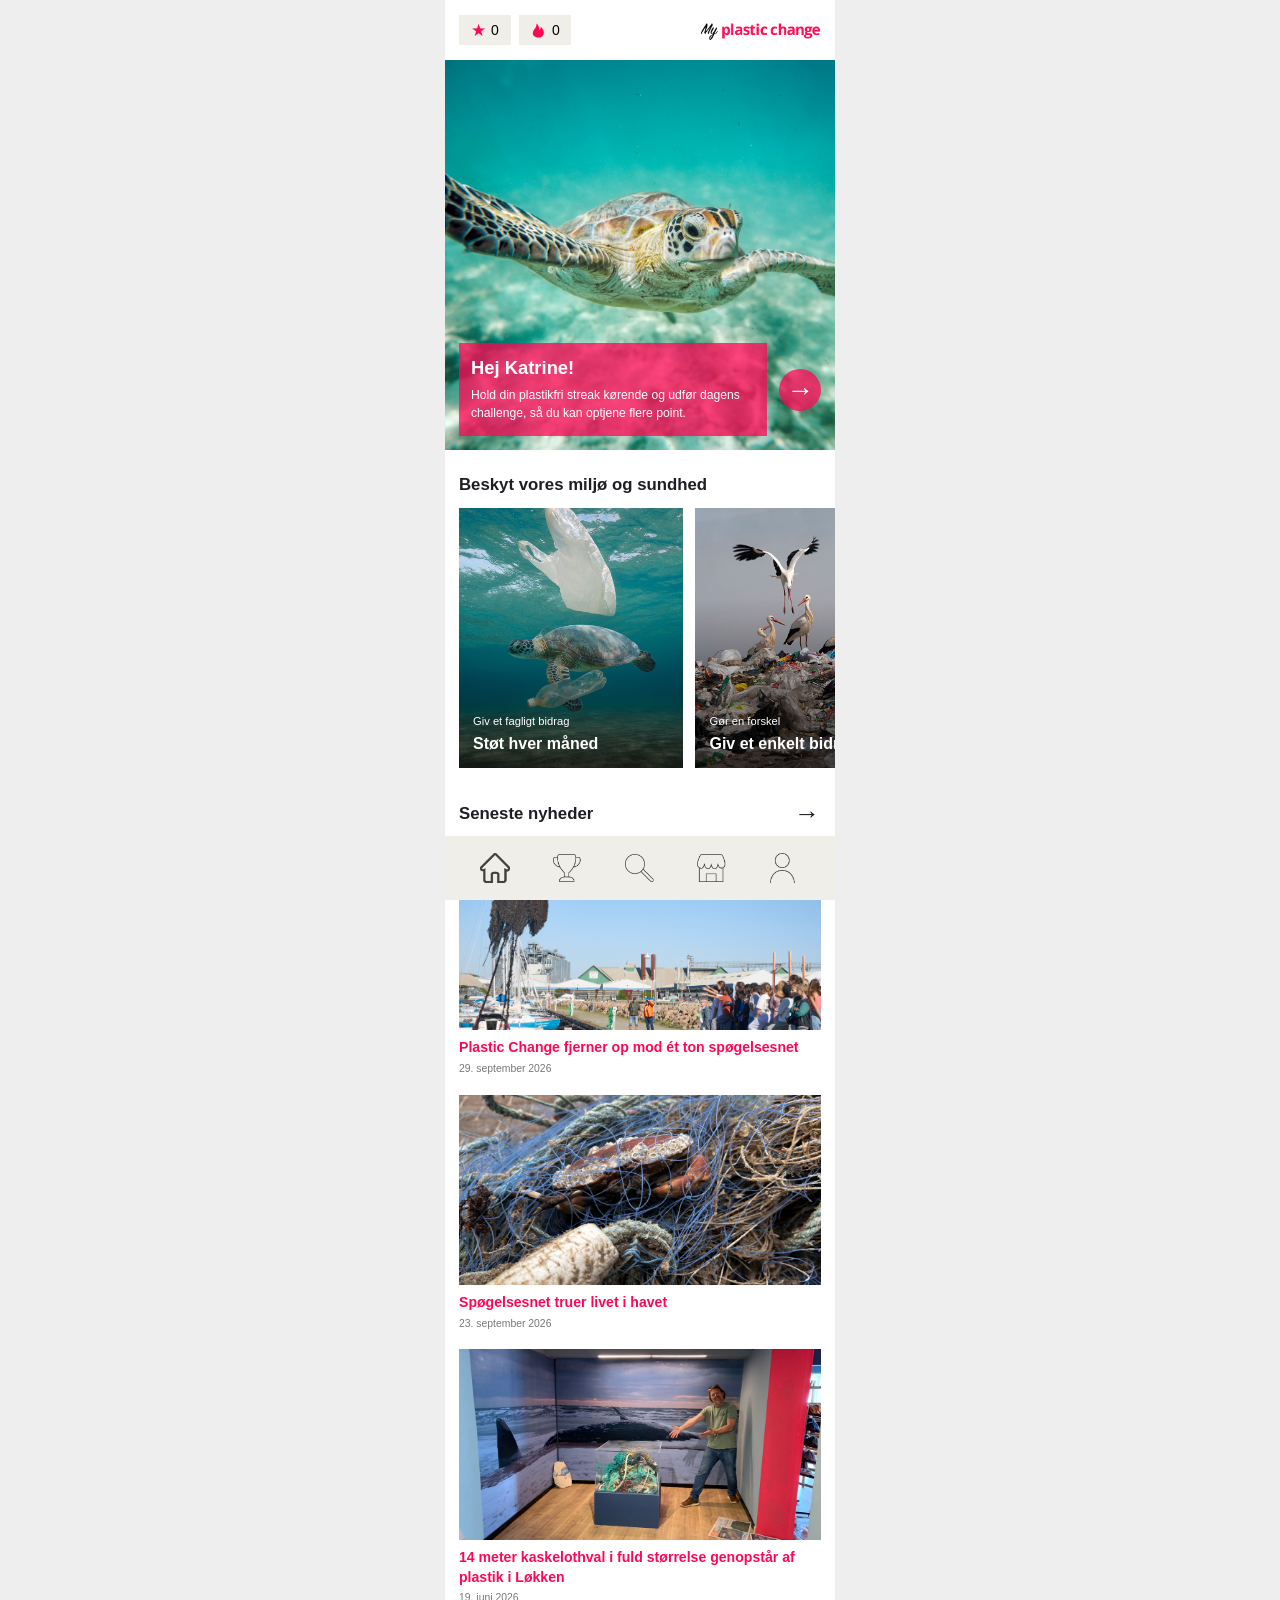
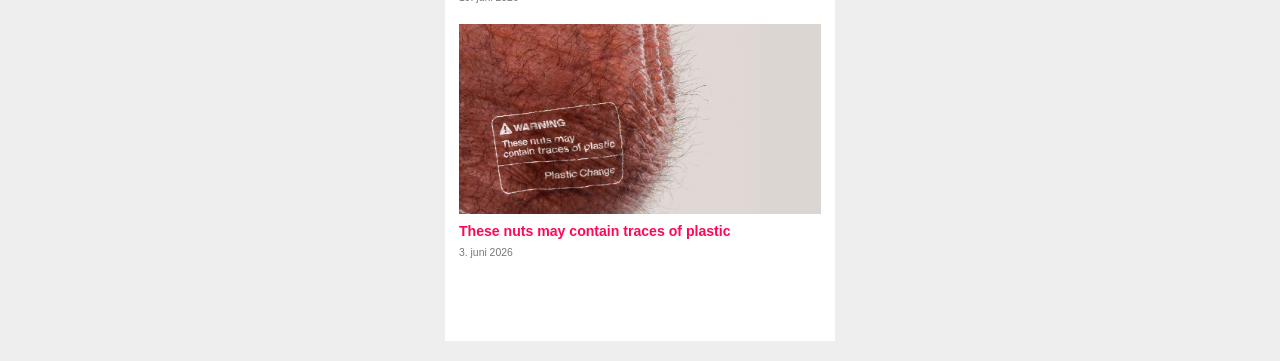
==== index.html @ 17cf6a64 "Kodning og assets" ====
<!DOCTYPE html>
<html lang="da">

<head>
    <meta charset="UTF-8">
    <meta name="viewport" content="width=device-width, initial-scale=1.0">
    <meta name="theme-color" content="#FFFFFF">

    <title>Plastic Change | Forside</title>

    <link rel="stylesheet" href="style.css">
    <script src="script.js" defer></script>
</head>

<body>

    <main class="home">


<!-- TOPBAR -->
<header class="topbar">

    <!-- Point og streak -->
    <div class="topbar__stats">

        <!-- Point -->
        <div class="topbar__stat">
            <span class="topbar__icon" aria-hidden="true">★</span>
            <span class="topbar__value" id="user-points">0</span>
        </div>

        <!-- Streak -->
        <div class="topbar__stat">
            <svg
                class="topbar__flame"
                viewBox="0 0 24 24"
                aria-hidden="true"
            >
                <path d="M12 22c4.4 0 7.5-3.1 7.5-7.3 0-3.1-1.7-5.3-4.4-7.9.1 2.8-1 4.2-2.2 4.7C13.4 6.9 12 4.4 9.2 2c.3 3.6-1.1 5.7-3 8.1C4.7 12.1 4 14 4 16c0 3.5 3.1 6 8 6z"/>
            </svg>
            <span class="topbar__value" id="user-streak">0</span>
        </div>

    </div>

    <!-- Dit PNG-logo -->
    <a href="index.html" class="topbar__logo">
        <img
            src="assets/plastic-change-logo.png"
            alt="My Plastic Change"
            class="topbar__logo-image"
        >
    </a>

</header>


        <!-- HERO-SEKTION -->
        <section class="hero" aria-label="Velkommen">

            <img
                class="hero__image"
                src="assets/hero-turtle.jpg"
                alt="Havskildpadde, der svømmer i havet"
            >

            <div class="hero__welcome">

                <!-- Pink tekstboks -->
                <div class="hero__welcome-content">

                    <h1 class="hero__title">
                        Hej Katrine!
                    </h1>

                    <p class="hero__text">
                        Hold din plastikfri streak kørende og
                        udfør dagens challenge, så du kan
                        optjene flere point.
                    </p>

                </div>

                <!-- Separat rund knap -->
                <a
                    href="challenge.html"
                    class="hero__button"
                    aria-label="Gå til dagens challenge"
                >
                    <span aria-hidden="true">→</span>
                </a>

            </div>

        </section>


        <!-- STØT PLASTIC CHANGE -->
        <section
            class="challenges"
            aria-labelledby="challenges-title"
        >

            <h2
                class="section-title"
                id="challenges-title"
            >
                Beskyt vores miljø og sundhed
            </h2>

            <!-- Vandret karrusel -->
            <div class="challenge-list">

                <!-- CARD 1 -->
                <a
                    class="challenge-card"
                    href="#challenge-plastic"
                >

                    <img
                        class="challenge-card__image"
                        src="assets/støt-hver-måned.jpg"
                        alt="Plastik i havet ved en havskildpadde"
                    >

                    <div class="challenge-card__content">

                        <p class="challenge-card__eyebrow">
                            Giv et fagligt bidrag
                        </p>

                        <h3 class="challenge-card__title">
                            Støt hver måned
                        </h3>

                    </div>

                </a>


                <!-- CARD 2 -->
                <a
                    class="challenge-card"
                    href="#challenge-biodiversity"
                >

                    <img
                        class="challenge-card__image"
                        src="assets/giv-enkeltbidrag.jpg"
                        alt="Fugle i naturen"
                    >

                    <div class="challenge-card__content">

                        <p class="challenge-card__eyebrow">
                            Gør en forskel
                        </p>

                        <h3 class="challenge-card__title">
                            Giv et enkelt bidrag
                        </h3>

                    </div>

                </a>


                <!-- CARD 3 -->
                <a
                    class="challenge-card"
                    href="#testamente"
                >

                    <img
                        class="challenge-card__image"
                        src="assets/støt-med-testamente.jpg"
                        alt="Bare fødder i sandet på stranden"
                    >

                    <div class="challenge-card__content">

                        <p class="challenge-card__eyebrow">
                            Giv en renere verden videre
                        </p>

                        <h3 class="challenge-card__title">
                            Støt med testamente
                        </h3>

                    </div>

                </a>


                <!-- CARD 4 -->
                <a
                    class="challenge-card"
                    href="#sponsor"
                >

                    <img
                        class="challenge-card__image"
                        src="assets/bliv-sponsor.png"
                        alt="Person samler plastikaffald på stranden"
                    >

                    <div class="challenge-card__content">

                        <p class="challenge-card__eyebrow">
                            Støt som virksomhed
                        </p>

                        <h3 class="challenge-card__title">
                            Bliv sponsor
                        </h3>

                    </div>

                </a>

            </div>

        </section>


        <!-- SENESTE NYHEDER -->
        <section
            class="news"
            aria-labelledby="news-title"
        >

            <div class="news__heading">

                <h2
                    class="section-title"
                    id="news-title"
                >
                    Seneste nyheder
                </h2>

                <a
                    class="news__all"
                    href="#all-news"
                    aria-label="Se alle nyheder"
                >
                    →
                </a>

            </div>


            <div class="news-list">

                <!-- NYHED 1 -->
                <article class="news-card">

                    <img
                        class="news-card__image"
                        src="assets/news-1.png"
                        alt="Oprydning og plastikaffald ved havnen"
                        loading="lazy"
                    >

                    <h3 class="news-card__title">
                        <a href="#news-1">
                            Plastic Change fjerner op mod ét ton
                            spøgelsesnet
                        </a>
                    </h3>

                    <time
                        class="news-card__date"
                        datetime="2026-09-29"
                    >
                        29. september 2026
                    </time>

                </article>


                <!-- NYHED 2 -->
                <article class="news-card">

                    <img
                        class="news-card__image"
                        src="assets/news-2.jpeg"
                        alt="Havskildpadde fanget i plastiknet"
                        loading="lazy"
                    >

                    <h3 class="news-card__title">
                        <a href="#news-2">
                            Spøgelsesnet truer livet i havet
                        </a>
                    </h3>

                    <time
                        class="news-card__date"
                        datetime="2026-09-23"
                    >
                        23. september 2026
                    </time>

                </article>


                <!-- NYHED 3 -->
                <article class="news-card">

                    <img
                        class="news-card__image"
                        src="assets/news-3.jpg"
                        alt="Plastikudstilling på et museum"
                        loading="lazy"
                    >

                    <h3 class="news-card__title">
                        <a href="#news-3">
                            14 meter kaskelothval i fuld størrelse
                            genopstår af plastik i Løkken
                        </a>
                    </h3>

                    <time
                        class="news-card__date"
                        datetime="2026-06-19"
                    >
                        19. juni 2026
                    </time>

                </article>


                <!-- NYHED 4 -->
                <article class="news-card">

                    <img
                        class="news-card__image"
                        src="assets/news-4.jpg"
                        alt="Detalje af materiale med tekst om plastik"
                        loading="lazy"
                    >

                    <h3 class="news-card__title">
                        <a href="#news-4">
                            These nuts may contain traces of plastic
                        </a>
                    </h3>

                    <time
                        class="news-card__date"
                        datetime="2026-06-03"
                    >
                        3. juni 2026
                    </time>

                </article>

            </div>

        </section>

    </main>

    <!-- BUNDNAVIGATION -->
<nav class="bottom-nav" aria-label="Primær navigation">

    <a
        href="index.html"
        class="bottom-nav__link"
        aria-label="Forside"
        aria-current="page"
    >
        <img
            src="assets/Home-icon-fremhævet.png"
            alt=""
            class="bottom-nav__icon"
        >
    </a>

    <a
        href="challenge.html"
        class="bottom-nav__link"
        aria-label="Challenges"
    >
        <img
            src="assets/Challenge-icon.png"
            alt=""
            class="bottom-nav__icon"
        >
    </a>

    <a
        href="search.html"
        class="bottom-nav__link"
        aria-label="Søg"
    >
        <img
            src="assets/Search-icon.png"
            alt=""
            class="bottom-nav__icon"
        >
    </a>

    <a
        href="shop.html"
        class="bottom-nav__link"
        aria-label="Shop"
    >
        <img
            src="assets/Shop-icon.png"
            alt=""
            class="bottom-nav__icon"
        >
    </a>

    <a
        href="profil.html"
        class="bottom-nav__link"
        aria-label="Profil"
    >
        <img
            src="assets/Profile-icon.png"
            alt=""
            class="bottom-nav__icon"
        >
    </a>

</nav>

</body>
</html>
---- style.css ----
/* ========================================
   1. DESIGNSYSTEM
======================================== */

:root {
    --color-background: #FFFFFF;
    --color-text: #1C1E23;
    --color-primary: #FF0755;
    --color-navigation: #F0EEE8;

    --font-heading: "Campton", Arial, sans-serif;
    --font-body: "Rubrik", Arial, sans-serif;

    --page-padding: 14px;
    --section-gap: 24px;

    --app-width: 390px;
    --navigation-height: 60px;
}


/* ========================================
   2. RESET OG GRUNDSTYLING
======================================== */

* {
    box-sizing: border-box;
}

html {
    scroll-behavior: smooth;
}

body {
    margin: 0;
    background-color: #EEEEEE;
    color: var(--color-text);
    font-family: var(--font-body);
    -webkit-font-smoothing: antialiased;
}

h1,
h2,
h3,
h4 {
    font-family: var(--font-heading);
}

img {
    display: block;
    width: 100%;
}

a {
    color: inherit;
    text-decoration: none;
}

button {
    font: inherit;
    cursor: pointer;
}


/* ========================================
   3. WEBAPP CONTAINER
======================================== */

.home {
    width: 100%;
    max-width: var(--app-width);
    min-height: 100dvh;

    margin: 0 auto;
    padding-bottom: calc(
        var(--navigation-height) + 20px
    );

    background-color: var(--color-background);
}


/* ========================================
   4. TOPBAR
======================================== */

.topbar {
    position: sticky;
    top: 0;
    z-index: 100;

    display: flex;
    align-items: center;
    justify-content: space-between;

    width: 100%;
    height: 60px;
    padding: 10px 14px;
    gap: 10px;

    background-color: #FFFFFF;
}

/* Point og streak */
.topbar__stats {
    display: flex;
    align-items: center;
    gap: 8px;
}

/* De beige bokse */
.topbar__stat {
    display: flex;
    align-items: center;
    justify-content: center;
    gap: 5px;

    min-width: 52px;
    height: 30px;
    padding: 0 7px;

    background-color: var(--color-navigation);
}

/* Pink stjerne */
.topbar__icon {
    color: var(--color-primary);
    font-size: 17px;
    line-height: 1;
}

/* Pink flamme */
.topbar__flame {
    width: 17px;
    height: 17px;
    fill: var(--color-primary);
    flex-shrink: 0;
}

/* Point og streak-tal */
.topbar__value {
    color: #000000;
    font-family: var(--font-body);
    font-size: 14px;
    font-weight: 500;
    line-height: 1;
}

/* Logo */
.topbar__logo {
    display: flex;
    align-items: center;
    flex-shrink: 0;
}

.topbar__logo-image {
    display: block;
    width: 120px;
    height: auto;
    object-fit: contain;
}


/* ========================================
   5. HERO
======================================== */

.hero {
    position: relative;

    width: 100%;
    height: 390px;

    overflow: hidden;
    background-color: #087F84;
}

/* Baggrundsbillede */
.hero__image {
    position: absolute;
    inset: 0;

    width: 100%;
    height: 100%;

    object-fit: cover;
    object-position: center;
}

/* Container til tekst og pil */
.hero__welcome {
    position: absolute;

    left: var(--page-padding);
    right: var(--page-padding);
    bottom: 14px;

    display: flex;
    align-items: center;
    gap: 12px;

    z-index: 1;
}

/* Pink tekstboks med 75% opacity */
.hero__welcome-content {
    flex: 1;
    min-width: 0;

    padding: 14px 12px;

    background-color: rgb(255 7 85 / 75%);
    color: #FFFFFF;
}

/* Velkomstoverskrift */
.hero__title {
    margin: 0 0 6px;

    font-size: 1.15rem;
    font-weight: 700;
    line-height: 1.2;
}

/* Velkomsttekst */
.hero__text {
    margin: 0;

    font-size: 0.76rem;
    font-weight: 400;
    line-height: 1.5;
}

/* Separat rund knap */
.hero__button {
    display: flex;
    align-items: center;
    justify-content: center;

    flex: 0 0 42px;

    width: 42px;
    height: 42px;

    border: none;
    border-radius: 50%;

    background-color: rgb(255 7 85 / 75%);
    color: #FFFFFF;

    font-size: 1.7rem;
    line-height: 1;

    transition:
        transform 0.2s ease,
        background-color 0.2s ease;
}

.hero__button:hover {
    transform: scale(1.08);
    background-color: #E60049;
}

.hero__button:focus-visible {
    outline: 3px solid #FFFFFF;
    outline-offset: 3px;
}


/* ========================================
   6. FÆLLES OVERSKRIFTER
======================================== */

.section-title {
    margin: 0;

    font-size: 1.05rem;
    font-weight: 700;
    line-height: 1.3;
}


/* ========================================
   7. DONATIONSKARRUSEL
======================================== */

.challenges {
    padding-top: var(--section-gap);
}

.challenges > .section-title {
    margin: 0 var(--page-padding) 12px;
}

/* Vandret scroll */
.challenge-list {
    display: grid;
    grid-auto-flow: column;
    grid-auto-columns: 62%;

    gap: 12px;

    width: 100%;
    overflow-x: auto;
    overflow-y: hidden;

    padding: 0 var(--page-padding) 8px;

    scroll-snap-type: x mandatory;
    scroll-padding-inline: var(--page-padding);
    overscroll-behavior-x: contain;

    scrollbar-width: none;
    -webkit-overflow-scrolling: touch;
}

.challenge-list::-webkit-scrollbar {
    display: none;
}

/* Kort */
.challenge-card {
    position: relative;
    display: block;

    height: 260px;
    min-width: 0;

    overflow: hidden;

    background-color: #087F84;

    scroll-snap-align: start;
}

/* Kortbilleder */
.challenge-card__image {
    position: absolute;
    inset: 0;

    width: 100%;
    height: 100%;

    object-fit: cover;
    object-position: center;
}

/* Gradient og tekst */
.challenge-card__content {
    position: absolute;
    inset: 0;

    display: flex;
    flex-direction: column;
    justify-content: flex-end;

    padding: 14px;

    color: #FFFFFF;

    background: linear-gradient(
        to bottom,
        transparent 35%,
        rgba(0, 0, 0, 0.72) 100%
    );
}

/* Lille tekst */
.challenge-card__eyebrow {
    margin: 0 0 5px;

    font-size: 0.7rem;
    font-weight: 400;
    line-height: 1.3;
}

/* Kortoverskrift */
.challenge-card__title {
    margin: 0;

    font-size: 1rem;
    font-weight: 700;
    line-height: 1.25;
}


/* ========================================
   8. SENESTE NYHEDER
======================================== */

.news {
    padding:
        var(--section-gap)
        var(--page-padding)
        0;
}

/* Overskrift og pil */
.news__heading {
    display: flex;
    align-items: center;
    justify-content: space-between;

    gap: 12px;
    margin-bottom: 12px;
}

.news__all {
    display: flex;
    align-items: center;
    justify-content: center;

    flex-shrink: 0;

    width: 28px;
    height: 28px;

    font-size: 1.6rem;
    line-height: 1;
}

/* Nyhedsliste */
.news-list {
    display: grid;
    gap: 18px;
}

/* Nyhedskort */
.news-card {
    min-width: 0;
}

/* Nyhedsbilleder */
.news-card__image {
    width: 100%;
    aspect-ratio: 1.9 / 1;

    object-fit: cover;
    object-position: center;

    background-color: #E5E5E5;
}

/* Pink overskrift */
.news-card__title {
    margin: 8px 0 4px;

    color: var(--color-primary);

    font-size: 0.88rem;
    font-weight: 700;
    line-height: 1.4;
}

/* Dato */
.news-card__date {
    display: block;

    color: #777777;

    font-size: 0.65rem;
    line-height: 1.4;
}


/* ========================================
   9. MOBILVISNING
======================================== */

@media (max-width: 390px) {

    body {
        background-color: #FFFFFF;
    }

    .home {
        max-width: 100%;
    }

    .hero {
        height: 100vw;
        max-height: 390px;
        min-height: 320px;
    }

    .hero__welcome {
        gap: 10px;
    }

    .hero__welcome-content {
        padding: 12px 10px;
    }

    .hero__button {
        flex-basis: 40px;
        width: 40px;
        height: 40px;
    }
}


/* ========================================
   10. SMÅ MOBILSKÆRME
======================================== */

@media (max-width: 360px) {

    .topbar {
        padding: 10px 12px;
        gap: 6px;
    }

    .topbar__stat {
        min-width: 48px;
        gap: 4px;
        padding: 0 6px;
    }

    .topbar__stats {
        gap: 6px;
    }

    .topbar__logo-image {
        width: 100px;
    }
}

/* Fast navigation i bunden */
.bottom-nav {
    position: fixed;
    bottom: 0;
    left: 50%;
    transform: translateX(-50%);
    width: 100%;
    max-width: 390px;
    z-index: 1000;

    display: flex;
    align-items: center;
    justify-content: space-around;

    background-color: #F0EEE8;
    padding: 8px 14px;
    padding-bottom: calc(8px + env(safe-area-inset-bottom));
    box-sizing: border-box;
}

.bottom-nav__link {
    display: flex;
    align-items: center;
    justify-content: center;
    width: 48px;
    height: 48px;
}

.bottom-nav__icon {
    display: block;
    width: 30px;
    height: 30px;
    object-fit: contain;
}

body {
    padding-bottom: calc(20px + env(safe-area-inset-bottom));
}

/* ========================================
   CHALLENGE-SIDE
======================================== */

.challenge-page {
    width: 100%;
    max-width: 390px;
    margin-inline: auto;
    padding-bottom: calc(64px + env(safe-area-inset-bottom));
    background-color: #F0EEE8;
}

/* Billedet bestemmer kortets højde */
.challenge-map {
    position: relative;
    width: 100%;
}

.challenge-map__background {
    display: block;
    width: 100%;
    height: auto;
}

.challenge-map__svg-definitions {
    position: absolute;
    width: 0;
    height: 0;
    overflow: hidden;
}

/* POINT OG STREAK */

.challenge-map__stats {
    position: absolute;
    top: 4.3%;
    left: 50%;
    transform: translateX(-50%);

    display: flex;
    gap: 4px;
    width: 46%;
}

.challenge-map__stat {
    display: flex;
    align-items: center;
    justify-content: center;
    gap: 10px;

    flex: 1;
    min-width: 0;
    padding: 10px 6px;

    background-color: #F0EEE8;
    box-shadow: 0 3px 5px rgb(0 0 0 / 20%);
}

.challenge-map__star {
    color: #FF0755;
    font-size: 28px;
    line-height: 1;
}

.challenge-map__flame {
    width: 22px;
    height: 28px;
    flex-shrink: 0;
    fill: #FF0755;
}

.challenge-map__stat-text {
    display: flex;
    flex-direction: column;
    align-items: center;

    font-family: var(--font-body);
    line-height: 1.1;
}

.challenge-map__value {
    font-size: 16px;
    font-weight: 700;
}

.challenge-map__label {
    font-size: 10px;
}

/* CHALLENGE-CIRKLER */

.challenge-day {
    position: absolute;
    transform: translate(-50%, -50%);

    display: flex;
    flex-direction: column;
    align-items: center;
    justify-content: center;

    width: var(--day-size);
    aspect-ratio: 1;
    padding: 0;
    border: 0;
    border-radius: 50%;

    font-family: var(--font-body);
    color: #FFFFFF;
    background-color: #008580;
    box-shadow: 0 0 4px 2px rgb(255 255 255 / 45%);

    cursor: pointer;
}

.challenge-day--locked {
    color: #D3D5DA;
    background-color: #858993;
}

.challenge-day__number {
    font-size: clamp(10px, 5vw, 20px);
    font-weight: 700;
    line-height: 1;
}

.challenge-day__lock {
    width: 24%;
    height: 24%;
    margin-bottom: 2px;
    flex-shrink: 0;
}

.challenge-day:focus-visible {
    outline: 3px solid #FF0755;
    outline-offset: 4px;
}

/* Placeringerne følger mockuppen */

.challenge-day--1 {
    --day-size: 20%;
    left: 41%;
    top: 68%;
}

.challenge-day--1 .challenge-day__number {
    font-size: clamp(24px, 8vw, 32px);
}

.challenge-day--2 {
    --day-size: 16%;
    left: 66%;
    top: 49.5%;
}

.challenge-day--3 {
    --day-size: 14%;
    left: 35.5%;
    top: 38%;
}

.challenge-day--4 {
    --day-size: 11%;
    left: 51%;
    top: 27.2%;
}

.challenge-day--5 {
    --day-size: 8.5%;
    left: 32.5%;
    top: 22.5%;
}

.challenge-day--5 .challenge-day__number {
    font-size: 13px;
}

.challenge-day--6 {
    --day-size: 6%;
    left: 44.5%;
    top: 18%;
}

.challenge-day--6 .challenge-day__number {
    font-size: 10px;
}

.challenge-day--7 {
    --day-size: 3%;
    left: 29%;
    top: 15.2%;
}

.challenge-day--7 .challenge-day__number {
    font-size: 6px;
}

.challenge-day--7 .challenge-day__lock {
    margin-bottom: 0;
}

/* SKILDPADDE */

.challenge-map__turtle {
    position: absolute;
    left: 50%;
    top: 78.5%;
    transform: translateX(-50%);

    width: 23%;
    height: auto;

    filter: drop-shadow(0 4px 3px rgb(0 0 0 / 20%));
    pointer-events: none;
}
/* BESKED VED LÅST DAG */

.locked-message {
    position: absolute;
    top: 52%;
    left: 39%;
    z-index: 10;

    width: 90px;
    padding: 5px;
    box-sizing: border-box;

    color: #000000;
    background-color: #CDD0D6;
    box-shadow: 0 4px 5px rgb(0 0 0 / 25%);
    font-family: var(--font-body);
}

.locked-message[hidden] {
    display: none;
}

.locked-message__title {
    display: block;
    padding-right: 12px;
    font-size: 10px;
    line-height: 1.2;
}

.locked-message__text {
    margin: 4px 0 0;
    font-size: 7px;
    line-height: 1.3;
}

.locked-message__lock {
    position: absolute;
    top: 4px;
    right: 4px;

    width: 10px;
    height: 12px;
    color: #858993;
}

/* POPUP TIL DAG 1 */

.challenge-modal {
    position: fixed;
    inset: 0;
    margin: auto;

    width: calc(100% - 48px);
    max-width: 334px;
    max-height: calc(100dvh - 100px);
    overflow-y: auto;
    box-sizing: border-box;

    padding: 12px 30px 50px;
    border: 0;
    border-radius: 10px;

    color: #1C1E23;
    background-color: #FFFFFF;
    text-align: center;
    font-family: var(--font-body);
}

.challenge-modal::backdrop {
    background-color: rgb(0 0 0 / 65%);
}

.challenge-modal__close {
    position: absolute;
    top: 8px;
    right: 8px;

    display: grid;
    place-items: center;

    width: 44px;
    height: 44px;
    padding: 0;
    border: 0;

    color: #000000;
    background: transparent;
    font-size: 34px;
    line-height: 1;
    cursor: pointer;
}

.challenge-modal__day {
    margin: 0;
    font-size: 12px;
    font-weight: 700;
}

.challenge-modal__steps {
    display: flex;
    justify-content: center;
    gap: 8px;
    margin-top: 12px;
}

.challenge-modal__dot {
    width: 12px;
    height: 12px;
    border-radius: 50%;
    background-color: #D9D9D9;
}

.challenge-modal__dot--active {
    background-color: #858585;
}

.challenge-modal__title {
    margin: 20px 0 28px;
    font-family: var(--font-heading);
    font-size: 23px;
    font-weight: 700;
    line-height: 1.2;
}

.challenge-modal__image {
    display: block;
    width: 54px;
    height: 82px;
    margin: 0 auto 28px;
    object-fit: contain;
}

.challenge-modal__subtitle {
    margin: 0;
    font-family: var(--font-heading);
    font-size: 17px;
    font-weight: 700;
    line-height: 1.25;
}

.challenge-modal__text {
    margin: 34px 0 40px;
    font-size: 14px;
    line-height: 1.25;
}

.challenge-modal__button {
    display: block;
    width: 100%;
    min-height: 48px;
    padding: 12px 16px;
    border: 0;
    border-radius: 999px;

    color: #FFFFFF;
    background-color: #FF0755;
    font-family: var(--font-body);
    font-size: 16px;
    font-weight: 700;
    cursor: pointer;
}

.challenge-modal__close:focus-visible,
.challenge-modal__button:focus-visible {
    outline: 3px solid #008580;
    outline-offset: 3px;
}

html.challenge-modal-open,
html.challenge-modal-open body {
    overflow: hidden;
}

/* KAMERA OG BILLEDE */

.challenge-modal__panel[hidden],
.challenge-modal__preview[hidden],
.challenge-modal__error[hidden] {
    display: none;
}

.challenge-modal__instruction {
    margin: 0;
    font-size: 14px;
    line-height: 1.35;
}

.challenge-modal__camera {
    display: block;
    width: 70px;
    height: 60px;
    margin: 24px auto 34px;
    object-fit: contain;
}

.challenge-modal__preview {
    display: block;
    width: 90px;
    height: 120px;
    margin: 16px auto 28px;
    object-fit: contain;
}

.challenge-modal__retake {
    display: block;
    min-height: 44px;
    margin: 8px auto 0;
    padding: 10px;
    border: 0;

    color: #858993;
    background: transparent;
    font-family: var(--font-body);
    font-size: 10px;
    text-decoration: underline;
    cursor: pointer;
}

.challenge-modal__error {
    margin: 16px 0 0;
    color: #B00020;
    font-size: 13px;
}

.challenge-modal__retake:focus-visible {
    outline: 3px solid #008580;
    outline-offset: 3px;
}

/* CHALLENGE GENNEMFØRT */

.challenge-modal--completed {
    padding-top: 38px;
    padding-bottom: 28px;
}

.challenge-modal--completed .challenge-modal__day,
.challenge-modal--completed .challenge-modal__steps {
    display: none;
}

.challenge-modal--completed .challenge-modal__title {
    margin: 22px 0 0;
    font-size: 23px;
}

/* Ikonet placeres visuelt over overskriften */
.challenge-modal--completed[open] {
    display: flex;
    flex-direction: column;
}

.challenge-modal--completed .challenge-modal__panel[data-step="4"] {
    display: contents;
}

.challenge-modal__completed-icon {
    order: -1;
    display: block;
    width: 94px;
    height: 94px;
    margin: 0 auto;
    object-fit: contain;
}

.challenge-modal__completed-text {
    margin: 30px 0;
    font-size: 14px;
    line-height: 1.3;
}

.challenge-modal__quiz-info {
    padding: 24px 20px;
    margin-bottom: 28px;
    background-color: #FAF9F8;
    text-align: left;
}

.challenge-modal__quiz-info p {
    margin: 0;
    font-size: 14px;
    line-height: 1.3;
}

.challenge-modal__quiz-button {
    position: relative;
    padding-inline: 40px;
}

.challenge-modal__quiz-button span {
    position: absolute;
    right: 24px;
    top: 50%;
    transform: translateY(-50%);
    font-size: 28px;
    font-weight: 400;
}

/* QUIZ */

.challenge-modal--quiz {
    padding-top: 20px;
    padding-bottom: 48px;
}

.challenge-modal--quiz .challenge-modal__day,
.challenge-modal--quiz .challenge-modal__steps {
    display: none;
}

.challenge-modal--quiz .challenge-modal__title {
    margin: 0 0 4px;
}

.challenge-quiz__counter {
    margin: 0;
    font-size: 14px;
    line-height: 1.3;
}

.challenge-quiz__progress {
    display: block;
    width: 100%;
    height: 7px;
    margin: 22px 0 24px;

    appearance: none;
    border: 0;
    border-radius: 999px;
    overflow: hidden;
    background-color: #D9D9D9;
}

.challenge-quiz__progress::-webkit-progress-bar {
    background-color: #D9D9D9;
    border-radius: 999px;
}

.challenge-quiz__progress::-webkit-progress-value {
    background-color: #A5A5A5;
    border-radius: 999px;
}

.challenge-quiz__progress::-moz-progress-bar {
    background-color: #A5A5A5;
    border-radius: 999px;
}

.challenge-quiz__question {
    margin: 0 0 38px;
    text-align: left;
    font-family: var(--font-heading);
    font-size: 17px;
    font-weight: 700;
    line-height: 1.25;
}

.challenge-quiz__answers {
    display: flex;
    flex-direction: column;
    gap: 4px;
}

.challenge-quiz__answer {
    display: flex;
    align-items: center;
    gap: 12px;

    width: 100%;
    min-height: 48px;
    padding: 8px;
    border: 1px solid #E5E4E2;

    color: #1C1E23;
    background-color: #FAF9F8;
    text-align: left;
    font-family: var(--font-body);
    font-size: 16px;
    cursor: pointer;
}

.challenge-quiz__answer:hover {
    background-color: #F0EEE8;
}

.challenge-quiz__letter {
    display: grid;
    place-items: center;
    flex-shrink: 0;

    width: 30px;
    height: 30px;
    border-radius: 50%;

    color: #FFFFFF;
    background-color: #FF0755;
    font-size: 12px;
    font-weight: 700;
}

.challenge-quiz__answer:focus-visible {
    outline: 3px solid #008580;
    outline-offset: 2px;
}

/* FEEDBACK PÅ QUIZSVAR */

.challenge-quiz__answer--correct,
.challenge-quiz__answer--correct:hover {
    background-color: #DCEEE0;
    border-color: #8DB99A;
}

.challenge-quiz__answer--wrong,
.challenge-quiz__answer--wrong:hover {
    background-color: #F8DEDE;
    border-color: #DCA0A0;
}

.challenge-quiz__answer:disabled {
    opacity: 1;
    cursor: default;
}

/* GODT GÅET */

.challenge-modal--result {
    padding-top: 34px;
    padding-bottom: 34px;
}

.challenge-modal--result[open] {
    display: flex;
    flex-direction: column;
}

.challenge-modal--result .challenge-modal__day,
.challenge-modal--result .challenge-modal__steps {
    display: none;
}

.challenge-modal--result .challenge-modal__panel[data-step="8"]:not([hidden]) {
    display: contents;
}

.challenge-modal--result .challenge-modal__title {
    margin: 18px 0 0;
    font-size: 23px;
}

.challenge-result__text {
    margin: 24px 0 20px;
    font-size: 14px;
    line-height: 1.35;
}

.challenge-result__reward {
    display: flex;
    align-items: center;
    justify-content: center;
    gap: 22px;

    padding: 22px 12px;
    margin-bottom: 24px;
    background-color: #FAF9F8;
}

.challenge-result__star {
    color: #FF0755;
    font-size: 42px;
    line-height: 1;
}

.challenge-result__points {
    font-family: var(--font-heading);
    font-size: 23px;
    line-height: 1.2;
}

.challenge-result__label {
    margin: 6px 0 0;
    font-size: 14px;
}

/* ========================================
   PROFILSIDE
======================================== */

.profile-page {
    width: 100%;
    max-width: 390px;
    margin-inline: auto;
    padding-bottom: calc(64px + env(safe-area-inset-bottom));
    background-color: #FFFFFF;
    color: #1C1E23;
    font-family: var(--font-body);
}

.profile-page__content {
    padding: 0 14px 18px;
}

.profile-page__heading {
    margin: 0 0 16px;
    font-family: var(--font-heading);
    font-size: 20px;
    font-weight: 700;
    line-height: 1.25;
}

/* COVER OG PROFILBILLEDE */

.profile-header {
    margin-bottom: 30px;
}

.profile-header__cover {
    display: block;
    width: 100%;
    height: 118px;
    object-fit: cover;
}

.profile-header__identity {
    position: relative;
    display: flex;
    align-items: flex-end;
    gap: 24px;
    margin: -68px 0 0;
    padding-left: 22px;
}

.profile-header__photo {
    display: block;
    flex-shrink: 0;
    width: 144px;
    height: 144px;
    object-fit: cover;
}

.profile-header__details {
    min-width: 0;
    padding-bottom: 20px;
}

.profile-header__name {
    margin: 0 0 4px;
    font-family: var(--font-heading);
    font-size: 18px;
    line-height: 1.2;
}

.profile-header__membership {
    margin: 0;
    color: #858993;
    font-size: 12px;
    line-height: 1.3;
}

/* INDSATS */

.profile-impact {
    margin-bottom: 30px;
}

.profile-impact__grid {
    display: grid;
    grid-template-columns: repeat(2, minmax(0, 1fr));
    gap: 26px 12px;

    margin: 0;
    padding: 20px 14px;
    background-color: #F0EEE8;
}

.profile-impact__item {
    display: flex;
    align-items: center;
    gap: 10px;
}

.profile-impact__icon {
    display: block;
    flex-shrink: 0;
    width: 30px;
    height: 34px;
}

/* Plads reserveret til dine kommende ikoner */
.profile-impact__icon img {
    display: block;
    width: 100%;
    height: 100%;
    object-fit: contain;
}

.profile-impact__item dt {
    margin: 0 0 5px;
    font-size: 13px;
    line-height: 1.25;
}

.profile-impact__item dd {
    margin: 0;
    font-size: 14px;
    font-weight: 700;
    line-height: 1.25;
}

/* KØBSKARRUSEL */

.profile-purchases {
    margin-bottom: 30px;
}

.profile-purchases__carousel {
    display: flex;
    gap: 20px;
    overflow-x: auto;
    scroll-snap-type: x mandatory;
    scrollbar-width: none;
}

.profile-purchases__carousel::-webkit-scrollbar {
    display: none;
}

.profile-purchases__image {
    display: block;
    flex: 0 0 35%;
    width: 35%;
    aspect-ratio: 2 / 3;
    object-fit: cover;
    scroll-snap-align: start;
    background-color: #E8E8E8;
}

/* INDSTILLINGER */

.profile-settings__list {
    list-style: none;
    margin: 0;
    padding: 0;
}

.profile-settings__list > li {
    border-top: 1px solid #BDBDBD;
}

.profile-settings__row {
    display: flex;
    align-items: center;
    justify-content: space-between;
    gap: 12px;

    min-height: 58px;
    box-sizing: border-box;
    padding: 12px 8px 12px 0;
    font-size: 15px;
    line-height: 1.35;
}

.profile-settings__arrow {
    flex-shrink: 0;
    font-family: Arial, sans-serif;
    font-size: 28px;
    font-weight: 400;
    line-height: 1;
}

.profile-settings__reset {
    width: 100%;
    border: 0;
    color: inherit;
    background: transparent;
    font-family: inherit;
    text-align: left;
    cursor: pointer;
}

.profile-page__notice {
    margin: 12px 0 0;
    color: #008580;
    font-size: 14px;
}

/* NULSTILLINGSPOPUP */

.profile-reset {
    width: calc(100% - 48px);
    max-width: 334px;
    max-height: calc(100dvh - 48px);
    overflow-y: auto;
    box-sizing: border-box;

    padding: 30px 24px;
    border: 0;
    border-radius: 10px;

    color: #1C1E23;
    background-color: #FFFFFF;
    text-align: center;
    font-family: var(--font-body);
}

.profile-reset::backdrop {
    background-color: rgb(0 0 0 / 65%);
}

.profile-reset__title {
    margin: 0 0 18px;
    font-family: var(--font-heading);
    font-size: 24px;
}

.profile-reset__text {
    margin: 0 0 26px;
    font-size: 15px;
    line-height: 1.5;
}

.profile-reset__actions {
    display: flex;
    gap: 12px;
}

.profile-reset__button {
    flex: 1;
    min-height: 48px;
    padding: 12px;
    border: 0;
    border-radius: 999px;
    font-family: inherit;
    font-size: 16px;
    font-weight: 700;
    cursor: pointer;
}

.profile-reset__button--confirm {
    color: #FFFFFF;
    background-color: #FF0755;
}

.profile-reset__button--cancel {
    color: #1C1E23;
    background-color: #F0EEE8;
}

.profile-reset__error {
    color: #B00020;
    font-size: 13px;
}

.profile-settings__reset:focus-visible,
.profile-reset__button:focus-visible,
.profile-purchases__carousel:focus-visible {
    outline: 3px solid #008580;
    outline-offset: 3px;
}

/* LIDT MINDRE PROFILBILLEDE PÅ SMALLE SKÆRME */

@media (max-width: 360px) {
    .profile-header__identity {
        gap: 16px;
        padding-left: 14px;
    }

    .profile-header__photo {
        width: 120px;
        height: 132px;
    }

    .profile-header__name {
        font-size: 16px;
    }

    .profile-impact__grid {
        padding-inline: 10px;
        column-gap: 8px;
    }
}

/* SAMLET BELØNNING */

.challenge-modal--result .challenge-modal__panel[data-step="9"]:not([hidden]) {
    display: contents;
}

.challenge-summary {
    display: flex;
    flex-direction: column;
    gap: 4px;
    margin: 6px 0 30px;
}

.challenge-summary__row {
    display: flex;
    align-items: center;
    gap: 10px;

    min-height: 48px;
    padding: 8px 10px;
    box-sizing: border-box;
    border: 1px solid #E5E4E2;

    background-color: #FAF9F8;
    text-align: left;
    font-size: 16px;
    line-height: 1.3;
}

.challenge-summary__star {
    flex-shrink: 0;
    color: #FF0755;
    font-size: 36px;
    line-height: 1;
}

.challenge-summary__row--total {
    gap: 32px;
    padding-left: 12px;
}

.challenge-summary__shop {
    box-sizing: border-box;
    text-decoration: none;
}

/* ========================================
   SØGESIDE
======================================== */

.search-page {
    width: 100%;
    max-width: 390px;
    margin-inline: auto;
    padding-bottom: calc(64px + env(safe-area-inset-bottom));

    color: #1C1E23;
    background-color: #FFFFFF;
    font-family: var(--font-body);
}

.search-page__content {
    padding: 0 14px 28px;
}

.search-page__heading {
    margin: 0 0 12px;
    font-family: var(--font-heading);
    font-size: 20px;
    font-weight: 700;
    line-height: 1.25;
}

.search-page__sr-only {
    position: absolute;
    width: 1px;
    height: 1px;
    padding: 0;
    margin: -1px;
    overflow: hidden;
    clip-path: inset(50%);
    white-space: nowrap;
    border: 0;
}

/* SØGEFELT */

.search-field {
    display: flex;
    align-items: center;
    gap: 20px;
    min-height: 60px;
    padding: 12px;
    box-sizing: border-box;

    background-color: #E5E6EA;
}

.search-field__icon {
    flex-shrink: 0;
    width: 28px;
    height: 28px;
    object-fit: contain;
}

.search-field__input {
    width: 100%;
    min-width: 0;
    padding: 8px 0;
    border: 0;

    color: #1C1E23;
    background: transparent;
    font-family: inherit;
    font-size: 16px;
}

.search-field__input::placeholder {
    color: #999BA0;
}

.search-field:focus-within {
    outline: 2px solid #008580;
    outline-offset: 2px;
}

.search-field__input:focus {
    outline: none;
}

/* KATEGORIER */

.search-categories {
    list-style: none;
    padding: 0;
    margin: 28px 0 32px;
}

.search-categories > li {
    border-top: 1px solid #A5A5A5;
}

.search-categories > li:last-child {
    border-bottom: 1px solid #A5A5A5;
}

.search-categories__item {
    display: flex;
    align-items: center;
    justify-content: space-between;
    gap: 16px;

    min-height: 58px;
    padding: 12px 8px 12px 0;
    box-sizing: border-box;

    color: inherit;
    font-size: 16px;
    line-height: 1.3;
    text-decoration: none;
}

.search-categories__arrow {
    font-family: Arial, sans-serif;
    font-size: 30px;
    line-height: 1;
}

/* KARRUSELLER */

.search-section + .search-section {
    margin-top: 34px;
}

.search-carousel {
    display: flex;
    overflow-x: auto;
    scroll-snap-type: x mandatory;
    scrollbar-width: none;

    /* Lad næste kort fortsætte til appens højre kant */
    margin-right: -14px;
    padding-right: 14px;
}

.search-carousel::-webkit-scrollbar {
    display: none;
}

.search-carousel--news {
    gap: 24px;
}

.search-carousel--products {
    gap: 20px;
}

/* NYHEDER */

.search-news {
    flex: 0 0 66%;
    min-width: 0;
    scroll-snap-align: start;
}

.search-news__image-wrapper,
.search-product__image-wrapper {
    position: relative;
}

.search-news__image {
    display: block;
    width: 100%;
    aspect-ratio: 2 / 1;
    object-fit: cover;
}

.search-card__badge {
    position: absolute;
    top: 0;
    left: 0;

    padding: 2px 4px;
    color: #1C1E23;
    background-color: rgb(240 238 232 / 85%);
    font-size: 12px;
    line-height: 1.2;
}

.search-news__title {
    margin: 5px 0;
    color: #FF0755;
    font-family: var(--font-heading);
    font-size: 17px;
    font-weight: 700;
    line-height: 1.45;
}

.search-news__date {
    color: #858993;
    font-size: 12px;
}

/* PRODUKTER */

.search-product {
    flex: 0 0 35%;
    min-width: 0;
    color: inherit;
    text-decoration: none;
    scroll-snap-align: start;
}

.search-product__image {
    display: block;
    width: 100%;
    aspect-ratio: 2 / 3;
    object-fit: cover;
    background-color: #E8E8E8;
}

.search-product__title {
    margin: 6px 0 3px;
    overflow: hidden;
    white-space: nowrap;
    text-overflow: ellipsis;

    font-family: var(--font-body);
    font-size: 14px;
    font-weight: 400;
    line-height: 1.3;
}

.search-product__price {
    margin: 0;
    font-size: 14px;
    font-weight: 700;
    line-height: 1.3;
}

.search-page__empty {
    margin: 24px 0;
    font-size: 15px;
}

/* SKJUL FILTREREDE RESULTATER */

.search-page [hidden] {
    display: none;
}

.search-product:focus-visible,
.search-categories a:focus-visible,
.search-carousel:focus-visible {
    outline: 3px solid #008580;
    outline-offset: 2px;
}

.search-page {
    min-height: 100vh;
    min-height: 100dvh;
    box-sizing: border-box;
}

/* ========================================
   SHOP
======================================== */

.shop-page {
    width: 100%;
    max-width: 390px;
    min-height: 100vh;
    min-height: 100dvh;
    margin-inline: auto;
    padding-bottom: calc(64px + env(safe-area-inset-bottom));
    box-sizing: border-box;

    color: #1C1E23;
    background-color: #FFFFFF;
    font-family: var(--font-body);
}

.shop-page__content {
    padding: 0 14px 52px;
}

/* OVERSKRIFT OG KURV */

.shop-page__heading {
    display: flex;
    align-items: center;
    justify-content: space-between;
    gap: 12px;
    margin-bottom: 20px;
}

.shop-page__title {
    margin: 0;
    font-family: var(--font-heading);
    font-size: 23px;
    font-weight: 700;
    line-height: 1.2;
}

.shop-page__cart {
    display: block;
    flex-shrink: 0;
    width: 28px;
    height: 28px;
    color: #1C1E23;
}

/* PRODUKTOVERSIGT */

.shop-grid {
    display: grid;
    grid-template-columns: repeat(2, minmax(0, 1fr));
    column-gap: 26px;
    row-gap: 32px;
}

.shop-product {
    min-width: 0;
}

.shop-product__image {
    display: block;
    width: 100%;
    aspect-ratio: 0.72;
    object-fit: cover;
    background-color: #E8E8E8;
}

.shop-product__title {
    margin: 6px 0 4px;
    font-family: var(--font-body);
    font-size: 14px;
    font-weight: 400;
    line-height: 1.3;
}

.shop-product__price {
    margin: 0;
    font-size: 14px;
    font-weight: 700;
    line-height: 1.3;
}

/* ========================================
   PRODUKTSIDE
======================================== */

.product-page {
    width: 100%;
    max-width: 390px;
    min-height: 100dvh;
    margin-inline: auto;
    padding-bottom: calc(64px + env(safe-area-inset-bottom));
    box-sizing: border-box;
    color: #1C1E23;
    background-color: #FFFFFF;
    font-family: var(--font-body);
}

.product-page__cart-row {
    display: flex;
    justify-content: flex-end;
    padding: 0 22px 14px;
}

.product-page__cart {
    width: 26px;
    height: 26px;
}

.product-page__gallery {
    position: relative;
    background-color: #D9D9D9;
}

.product-page__image {
    display: block;
    width: 100%;
    height: auto;
}

.product-page__back {
    position: absolute;
    top: 0;
    left: 12px;
    display: grid;
    place-items: center;
    width: 44px;
    height: 44px;
    color: #1C1E23;
    font-family: Arial, sans-serif;
    font-size: 32px;
    text-decoration: none;
}

.product-page__content {
    padding: 0 24px 26px;
}

.product-page__dots {
    display: flex;
    justify-content: center;
    padding: 16px 0 20px;
}

.product-page__dot {
    width: 10px;
    height: 10px;
    border-radius: 50%;
    background-color: #858585;
}

.product-page__title {
    margin: 0 0 4px;
    font-family: var(--font-body);
    font-size: 15px;
    font-weight: 400;
    line-height: 1.3;
}

.product-page__price {
    margin: 0;
    font-size: 15px;
    font-weight: 700;
}

/* STØRRELSER */

.product-sizes {
    display: grid;
    grid-template-columns: repeat(7, minmax(0, 1fr));
    gap: 4px;
    margin: 28px 0 24px;
    padding: 0;
    border: 0;
}

.product-sizes__option {
    position: relative;
    cursor: pointer;
}

.product-sizes__option input,
.product-page__sr-only {
    position: absolute;
    width: 1px;
    height: 1px;
    overflow: hidden;
    clip-path: inset(50%);
    white-space: nowrap;
}

.product-sizes__option span {
    display: grid;
    place-items: center;
    min-height: 32px;
    border: 1px solid #1C1E23;
    font-size: 11px;
}

.product-sizes__option input:checked + span {
    color: #FFFFFF;
    background-color: #1C1E23;
}

.product-sizes__option input:focus-visible + span {
    outline: 3px solid #008580;
    outline-offset: 2px;
}

/* KNAP OG EGENSKABER */

.product-page__button {
    display: block;
    width: 100%;
    min-height: 48px;
    padding: 14px 16px;
    box-sizing: border-box;
    border: 0;
    border-radius: 999px;
    color: #FFFFFF;
    background-color: #FF0755;
    font-family: var(--font-body);
    font-size: 15px;
    font-weight: 700;
    text-align: center;
    text-decoration: none;
    cursor: pointer;
}

.product-page__message {
    margin: 12px 0;
    font-size: 14px;
    line-height: 1.4;
}

.product-features {
    display: flex;
    flex-direction: column;
    gap: 10px;
    list-style: none;
    padding: 0;
    margin: 24px 0;
    font-size: 14px;
}

.product-features li {
    display: flex;
    align-items: center;
    gap: 8px;
}

.product-features li > span {
    display: grid;
    place-items: center;
    width: 16px;
}

.product-features .product-features__stock {
    height: 14px;
    width: 14px;
    border-radius: 50%;
    color: #FFFFFF;
    background-color: #49B438;
    font-size: 10px;
}

/* FOLDBARE BOKSE */

.product-information {
    display: flex;
    flex-direction: column;
    gap: 16px;
}

.product-information__item {
    border: 1px solid #E5E4E2;
    background-color: #FAF9F8;
}

.product-information__item summary {
    position: relative;
    list-style: none;
    padding: 16px 36px;
    font-size: 15px;
    font-weight: 700;
    text-align: center;
    cursor: pointer;
}

.product-information__item summary::-webkit-details-marker {
    display: none;
}

.product-information__item summary::after {
    content: "";
    position: absolute;
    top: 18px;
    right: 14px;
    width: 12px;
    height: 12px;
    border-right: 1px solid #1C1E23;
    border-bottom: 1px solid #1C1E23;
    transform: rotate(45deg);
}

.product-information__item[open] summary::after {
    top: 24px;
    transform: rotate(225deg);
}

.product-information__item p {
    margin: 0;
    padding: 0 16px 16px;
    font-size: 14px;
    line-height: 1.5;
}

/* POPUP */

.product-dialog {
    width: calc(100% - 48px);
    max-width: 334px;
    max-height: calc(100dvh - 48px);
    overflow-y: auto;
    box-sizing: border-box;
    padding: 36px 24px 24px;
    border: 0;
    border-radius: 10px;
    color: #1C1E23;
    background-color: #FFFFFF;
    font-family: var(--font-body);
    text-align: center;
}

.product-dialog::backdrop {
    background-color: rgb(0 0 0 / 65%);
}

.product-dialog__close {
    position: absolute;
    top: 6px;
    right: 6px;
    width: 44px;
    height: 44px;
    border: 0;
    background: transparent;
    font-size: 32px;
    cursor: pointer;
}

.product-dialog__star {
    color: #FF0755;
    font-size: 58px;
}

.product-dialog__title {
    margin: 14px 0 20px;
    font-family: var(--font-heading);
    font-size: 24px;
}

.product-dialog__text {
    margin: 0 0 20px;
    font-size: 15px;
    line-height: 1.45;
}

.product-dialog__cancel {
    min-height: 44px;
    margin-top: 8px;
    padding: 10px;
    border: 0;
    color: #858993;
    background: transparent;
    font-family: inherit;
    font-size: 13px;
    text-decoration: underline;
    cursor: pointer;
}

.product-page__button:focus-visible,
.product-page__back:focus-visible,
.product-dialog button:focus-visible,
.product-information summary:focus-visible {
    outline: 3px solid #008580;
    outline-offset: 3px;
}

.shop-product--link {
    color: inherit;
    text-decoration: none;
}

.shop-product--link:focus-visible {
    outline: 3px solid #008580;
    outline-offset: 3px;
}

/* PRODUKTBILLEDER MED SWIPE */

.product-gallery {
    display: flex;
    width: 100%;
    overflow-x: auto;
    scroll-snap-type: x mandatory;
    scrollbar-width: none;
}

.product-gallery::-webkit-scrollbar {
    display: none;
}

.product-gallery__image {
    display: block;
    flex: 0 0 100%;
    width: 100%;
    min-width: 0;
    aspect-ratio: 0.68;
    object-fit: contain;
    background-color: #D9D9D9;
    scroll-snap-align: start;
}

.product-page__back {
    z-index: 2;
}

.product-page__dots {
    gap: 4px;
}

.product-page__dot {
    position: relative;
    width: 28px;
    height: 28px;
    padding: 0;
    border: 0;
    border-radius: 0;
    background: transparent;
    cursor: pointer;
}

.product-page__dot::after {
    content: "";
    position: absolute;
    top: 50%;
    left: 50%;
    transform: translate(-50%, -50%);
    width: 10px;
    height: 10px;
    border-radius: 50%;
    background-color: #D9D9D9;
}

.product-page__dot--active::after {
    background-color: #858585;
}

.product-page__dot:focus-visible,
.product-gallery:focus-visible {
    outline: 3px solid #008580;
    outline-offset: 2px;
}
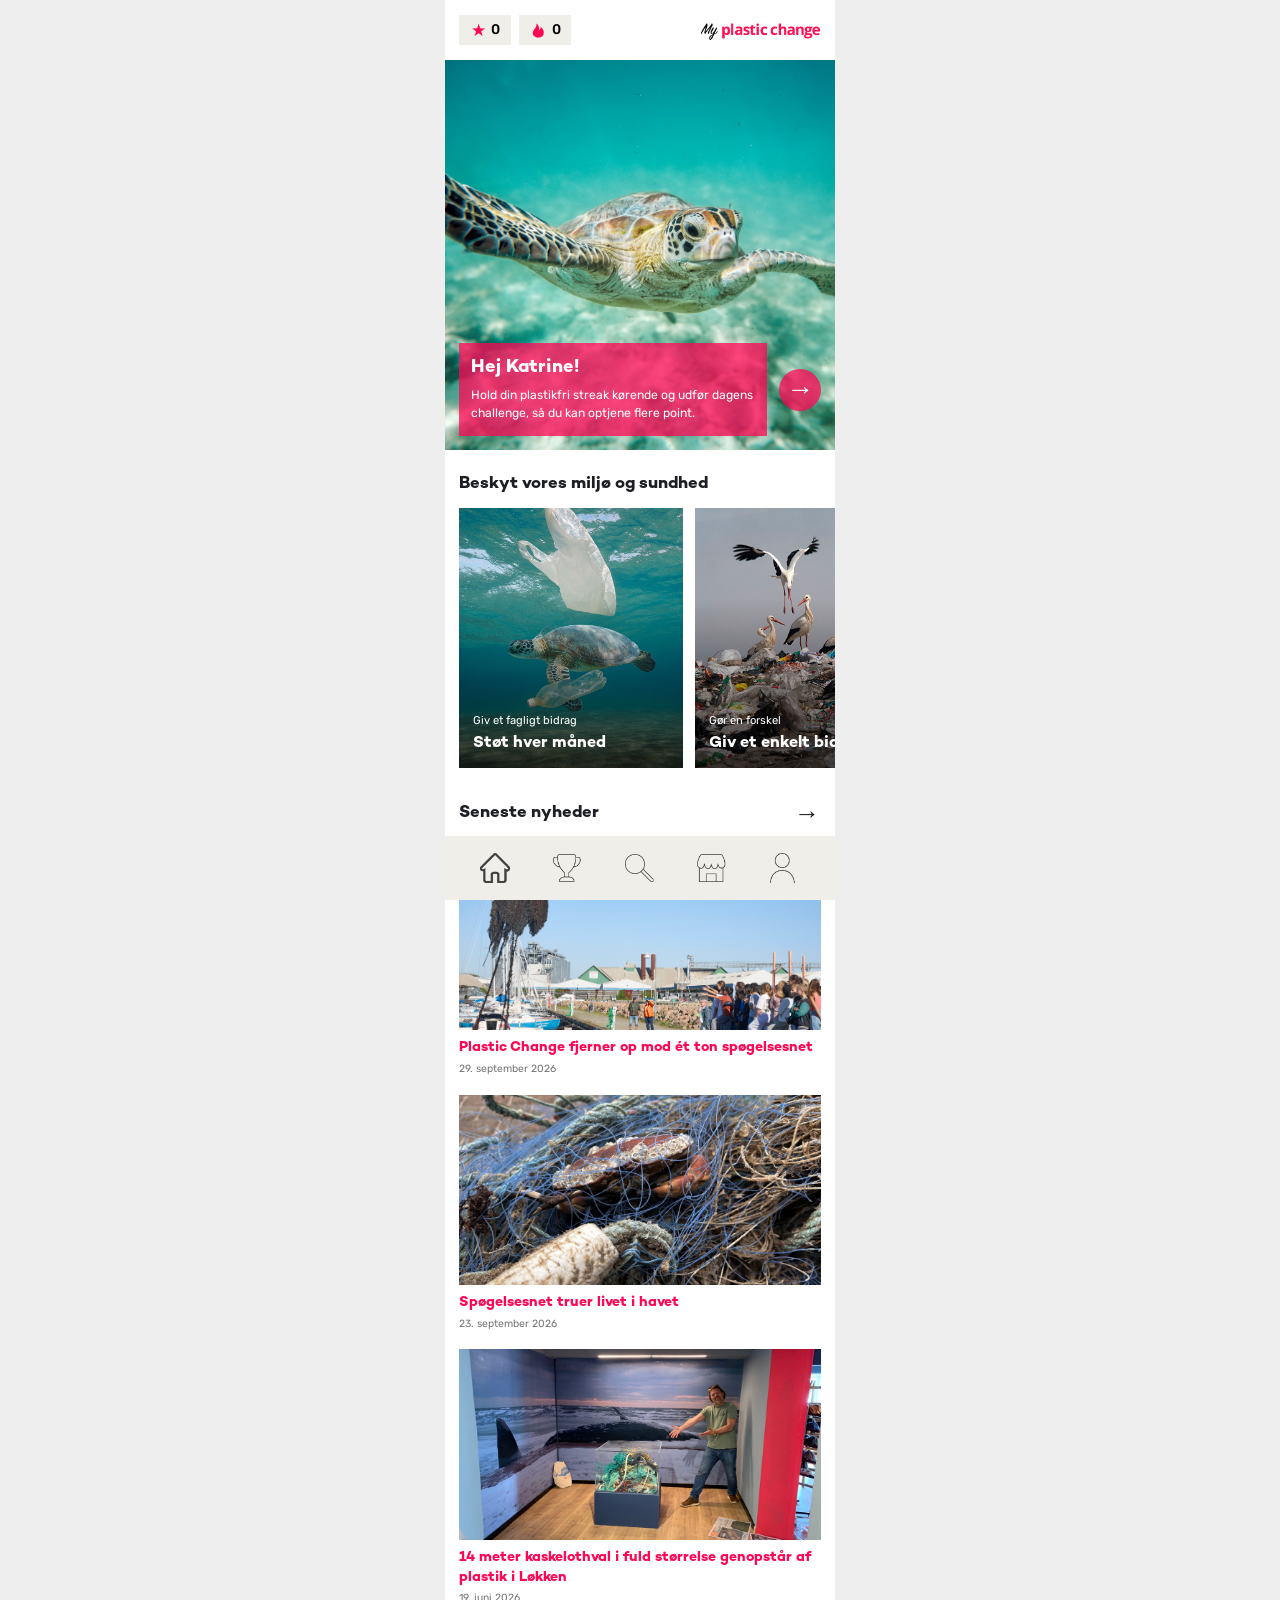
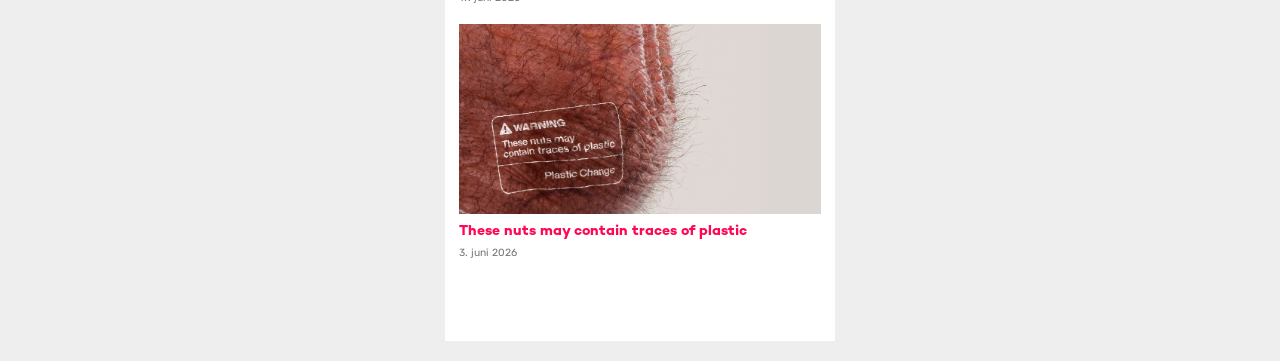
==== commit 4b1c80de: "Ny CSS-link" ====
--- a/index.html
+++ b/index.html
@@ -9,7 +9,7 @@
 
     <title>Plastic Change | Forside</title>
 
-    <link rel="stylesheet" href="style.css">
+    <link rel="stylesheet" href="style.css?v=2">
     <script src="script.js" defer></script>
 </head>
 
--- a/style.css
+++ b/style.css
@@ -2,6 +2,53 @@
 /* ========================================
    1. DESIGNSYSTEM
 ======================================== */
+
+@font-face {
+    font-family: "Campton";
+    src: url("./assets/fonts/CamptonBook.otf") format("opentype");
+    font-weight: 400;
+    font-style: normal;
+    font-display: swap;
+}
+
+@font-face {
+    font-family: "Campton";
+    src: url("./assets/fonts/CamptonMedium.otf") format("opentype");
+    font-weight: 500;
+    font-style: normal;
+    font-display: swap;
+}
+
+@font-face {
+    font-family: "Campton";
+    src: url("./assets/fonts/CamptonSemiBold.otf") format("opentype");
+    font-weight: 600;
+    font-style: normal;
+    font-display: swap;
+}
+
+@font-face {
+    font-family: "Campton";
+    src: url("./assets/fonts/CamptonBold.otf") format("opentype");
+    font-weight: 700;
+    font-style: normal;
+    font-display: swap;
+}
+@font-face {
+    font-family: "Rubik";
+    src: url("./assets/fonts/Rubik-Regular.ttf") format("truetype");
+    font-weight: 400;
+    font-style: normal;
+    font-display: swap;
+}
+
+@font-face {
+    font-family: "Rubik";
+    src: url("./assets/fonts/Rubik-Medium.ttf") format("truetype");
+    font-weight: 500;
+    font-style: normal;
+    font-display: swap;
+}
 
 :root {
     --color-background: #FFFFFF;
@@ -10,7 +57,7 @@
     --color-navigation: #F0EEE8;
 
     --font-heading: "Campton", Arial, sans-serif;
-    --font-body: "Rubrik", Arial, sans-serif;
+    --font-body: "Rubik", Arial, sans-serif;
 
     --page-padding: 14px;
     --section-gap: 24px;
@@ -2331,4 +2378,335 @@
 .product-gallery:focus-visible {
     outline: 3px solid #008580;
     outline-offset: 2px;
-}+}
+
+/* ========================================
+   QUIZRESULTAT: FÆRRE END TRE RIGTIGE
+======================================== */
+
+.challenge-modal--failed[open] {
+    display: flex;
+    flex-direction: column;
+    padding: 36px 30px 34px;
+}
+
+.challenge-modal--failed .challenge-modal__day,
+.challenge-modal--failed .challenge-modal__steps {
+    display: none;
+}
+
+/* Gør panelets indhold til en del af dialogens flex-layout. */
+.challenge-modal--failed
+.challenge-modal__panel[data-step="10"]:not([hidden]) {
+    display: contents;
+}
+
+/* Ansigtet placeres over den fælles overskrift. */
+.challenge-failed__icon {
+    display: block;
+    order: -1;
+    flex-shrink: 0;
+
+    width: 100px;
+    height: 100px;
+    margin: 0 auto 16px;
+    object-fit: contain;
+}
+
+.challenge-modal--failed .challenge-modal__title {
+    margin: 0 0 26px;
+
+    color: #000000;
+    font-family: var(--font-heading);
+    font-size: 22px;
+    font-weight: 700;
+    line-height: 1.2;
+}
+
+.challenge-failed__score {
+    margin: 0 0 34px;
+
+    color: #1C1E23;
+    font-family: var(--font-body);
+    font-size: 14px;
+    font-weight: 400;
+    line-height: 1.5;
+}
+
+.challenge-failed__message {
+    margin: 0 0 24px;
+    padding: 28px 12px 22px;
+
+    color: #1C1E23;
+    background-color: #FAF9F8;
+
+    font-family: var(--font-body);
+    font-size: 14px;
+    line-height: 1.5;
+}
+
+.challenge-failed__message p {
+    margin: 0;
+}
+
+.challenge-failed__message p + p {
+    margin-top: 3px;
+}
+
+.challenge-failed__message strong {
+    font-weight: 700;
+}
+
+.challenge-failed__button {
+    position: relative;
+    flex-shrink: 0;
+
+    min-height: 48px;
+    padding: 12px 44px;
+
+    font-size: 16px;
+    font-weight: 700;
+    line-height: 1.5;
+    text-align: center;
+}
+
+.challenge-failed__arrow {
+    position: absolute;
+    top: 50%;
+    right: 16px;
+    transform: translateY(-50%);
+
+    font-size: 28px;
+    font-weight: 400;
+    line-height: 1;
+}
+
+/* ========================================
+   CHALLENGE-KORT TILPASSET TELEFONENS HØJDE
+======================================== */
+
+/* Fjern den ekstra bundafstand på challenge-siden. */
+body:has(.challenge-page) {
+    padding-bottom: 0;
+}
+
+.challenge-page {
+    --challenge-nav-height: calc(
+        64px + env(safe-area-inset-bottom)
+    );
+
+    height: 100dvh;
+    min-height: 0;
+    padding-bottom: var(--challenge-nav-height);
+    box-sizing: border-box;
+}
+
+.challenge-map {
+    position: relative;
+    width: 100%;
+    height: 100%;
+}
+
+/* Baggrunden fylder kortet uden at bestemme højden. */
+.challenge-map__background {
+    position: absolute;
+    inset: 0;
+
+    width: 100%;
+    height: 100%;
+
+    object-fit: cover;
+    object-position: center;
+}
+
+/* Hold hele skildpadden over bundnavigationen. */
+.challenge-map__turtle {
+    top: auto;
+    bottom: 3%;
+    left: 50%;
+    transform: translateX(-50%);
+
+    width: 23%;
+    height: 18%;
+    object-fit: contain;
+}
+
+/* ========================================
+   INTRODUKTION TIL CHALLENGES
+======================================== */
+
+.challenge-intro {
+    width: calc(100% - 48px);
+    max-width: 334px;
+    max-height: calc(100dvh - 32px);
+
+    margin: auto;
+    padding: 28px 36px 34px;
+
+    overflow-y: auto;
+    box-sizing: border-box;
+
+    border: 0;
+    border-radius: 10px;
+
+    color: #1C1E23;
+    background-color: #FFFFFF;
+
+    font-family: var(--font-body);
+    text-align: center;
+}
+
+.challenge-intro::backdrop {
+    background-color: rgb(0 0 0 / 65%);
+}
+
+.challenge-intro__dots {
+    display: flex;
+    justify-content: center;
+    gap: 8px;
+
+    margin-bottom: 28px;
+}
+
+.challenge-intro__dot {
+    width: 11px;
+    height: 11px;
+
+    border-radius: 50%;
+    background-color: #D9D9D9;
+}
+
+.challenge-intro__dot--active {
+    background-color: #858585;
+}
+
+.challenge-intro__title {
+    margin: 0 0 26px;
+
+    font-family: var(--font-heading);
+    font-size: 22px;
+    font-weight: 700;
+    line-height: 1.2;
+}
+
+/* Titlen modtager fokus ved skift mellem introduktionens trin. */
+.challenge-intro__title:focus {
+    outline: none;
+}
+
+.challenge-intro__panel[hidden] {
+    display: none;
+}
+
+.challenge-intro__text {
+    font-family: var(--font-body);
+    font-size: 14px;
+    font-weight: 400;
+    line-height: 1.3;
+}
+
+.challenge-intro__text p {
+    margin: 0;
+}
+
+.challenge-intro__text p + p {
+    margin-top: 20px;
+}
+
+.challenge-intro__star {
+    display: block;
+    margin: -12px 0 24px;
+
+    color: #FF0755;
+    font-size: 64px;
+    line-height: 1;
+}
+
+.challenge-intro__button {
+    position: relative;
+    display: block;
+
+    width: 100%;
+    min-height: 48px;
+    margin-top: 32px;
+    padding: 12px 36px;
+
+    border: 0;
+    border-radius: 999px;
+
+    color: #FFFFFF;
+    background-color: #FF0755;
+
+    font-family: var(--font-body);
+    font-size: 14px;
+    font-weight: 700;
+    line-height: 1.3;
+    text-align: center;
+
+    cursor: pointer;
+}
+
+.challenge-intro__arrow {
+    position: absolute;
+    top: 50%;
+    right: 14px;
+    transform: translateY(-50%);
+
+    font-size: 26px;
+    font-weight: 400;
+    line-height: 1;
+}
+
+.challenge-intro__back {
+    display: block;
+
+    min-height: 44px;
+    margin: 8px auto 0;
+    padding: 10px;
+
+    border: 0;
+
+    color: #858993;
+    background: transparent;
+
+    font-family: var(--font-body);
+    font-size: 12px;
+    text-decoration: underline;
+
+    cursor: pointer;
+}
+
+.challenge-intro__button:focus-visible,
+.challenge-intro__back:focus-visible {
+    outline: 3px solid #008580;
+    outline-offset: 3px;
+}
+
+html.challenge-intro-open,
+html.challenge-intro-open body {
+    overflow: hidden;
+}
+
+/* Mindre afstande på lave skærme. */
+@media (max-height: 650px) {
+    .challenge-intro {
+        padding: 20px 28px 24px;
+    }
+
+    .challenge-intro__dots {
+        margin-bottom: 20px;
+    }
+
+    .challenge-intro__title {
+        margin-bottom: 20px;
+    }
+
+    .challenge-intro__text p + p {
+        margin-top: 14px;
+    }
+
+    .challenge-intro__button {
+        margin-top: 24px;
+    }
+}
+
